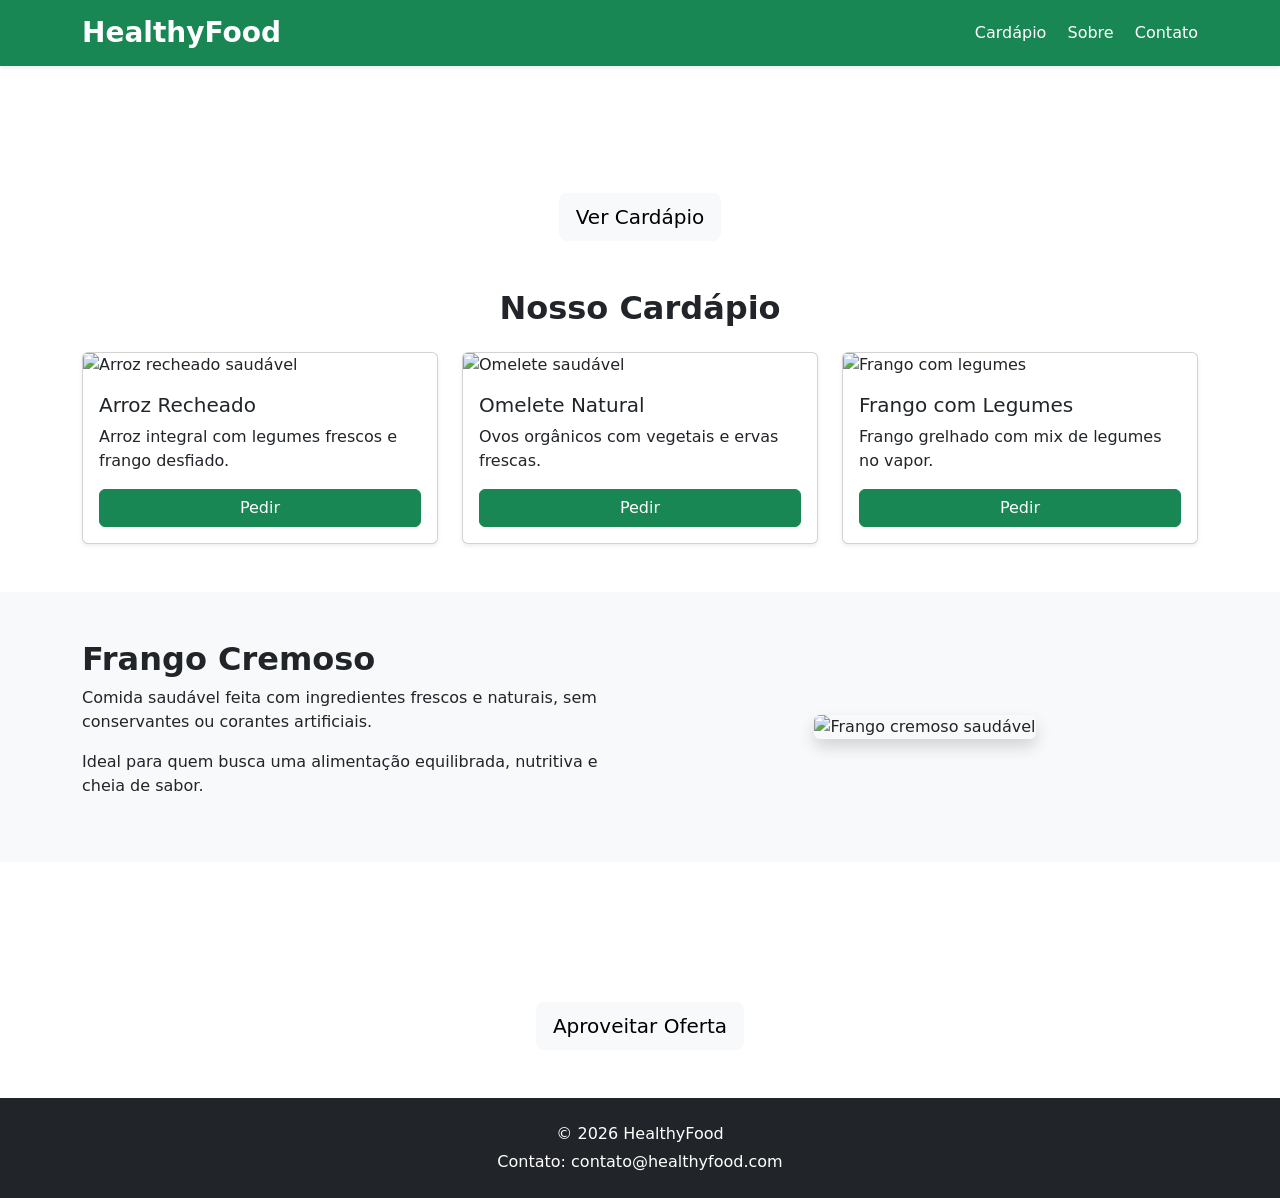
==== index.html @ cdf834ad "Add files via upload" ====
<!DOCTYPE html>
<html lang="pt-br">
<head>
    <meta charset="UTF-8">
    <meta name="viewport" content="width=device-width, initial-scale=1.0">
    <title>HealthyFood | Restaurante Saudável</title>

    
    <link rel="preconnect" href="https://fonts.googleapis.com">
    <link href="https://fonts.googleapis.com/css2?family=Quicksand:wght@300;400;600;700&display=swap" rel="stylesheet">

    
    <link href="https://cdn.jsdelivr.net/npm/bootstrap@5.3.2/dist/css/bootstrap.min.css" rel="stylesheet">

    
    <link rel="stylesheet" href="style.css">
</head>

<body>

    
    <header class="bg-success text-white p-3 shadow-sm">
        <div class="container d-flex justify-content-between align-items-center">
            <h1 class="fs-3 m-0 fw-bold">HealthyFood</h1>
            <nav>
                <a href="#menu" class="text-white me-3 text-decoration-none">Cardápio</a>
                <a href="#sobre" class="text-white me-3 text-decoration-none">Sobre</a>
                <a href="#contato" class="text-white text-decoration-none">Contato</a>
            </nav>
        </div>
    </header>

    
    <section class="hero text-center text-white d-flex align-items-center">
        <div class="container">
            <h2 class="fw-bold display-5">Alimente sua vida com saúde!</h2>
            <p class="lead">Pratos equilibrados, saborosos e preparados com ingredientes naturais.</p>
            <a href="#menu" class="btn btn-light btn-lg mt-3">Ver Cardápio</a>
        </div>
    </section>

    
    <section id="menu" class="py-5">
        <div class="container">
            <h2 class="text-center mb-4 fw-bold">Nosso Cardápio</h2>

            <div class="row g-4">
                <div class="col-md-4">
                    <div class="card shadow-sm h-100">
                        <img src="./src/img/arroz.png.webp" class="card-img-top" alt="Arroz recheado saudável">
                        <div class="card-body">
                            <h5 class="card-title">Arroz Recheado</h5>
                            <p class="card-text">Arroz integral com legumes frescos e frango desfiado.</p>
                            <button class="btn btn-success w-100">Pedir</button>
                        </div>
                    </div>
                </div>

                <div class="col-md-4">
                    <div class="card shadow-sm h-100">
                        <img src="./src/img/omelete.png.webp" class="card-img-top" alt="Omelete saudável">
                        <div class="card-body">
                            <h5 class="card-title">Omelete Natural</h5>
                            <p class="card-text">Ovos orgânicos com vegetais e ervas frescas.</p>
                            <button class="btn btn-success w-100">Pedir</button>
                        </div>
                    </div>
                </div>

                <div class="col-md-4">
                    <div class="card shadow-sm h-100">
                        <img src="./src/img/frango.png.webp" class="card-img-top" alt="Frango com legumes">
                        <div class="card-body">
                            <h5 class="card-title">Frango com Legumes</h5>
                            <p class="card-text">Frango grelhado com mix de legumes no vapor.</p>
                            <button class="btn btn-success w-100">Pedir</button>
                        </div>
                    </div>
                </div>
            </div>
        </div>
    </section>

    
    <section id="sobre" class="bg-light py-5">
        <div class="container">
            <div class="row align-items-center">
                <div class="col-md-6">
                    <h2 class="fw-bold">Frango Cremoso</h2>
                    <p>
                        Comida saudável feita com ingredientes frescos e naturais,
                        sem conservantes ou corantes artificiais.
                    </p>
                    <p>
                        Ideal para quem busca uma alimentação equilibrada,
                        nutritiva e cheia de sabor.
                    </p>
                </div>
                <div class="col-md-6 text-center">
                    <img src="./src/img/frango-cremoso.png.webp" class="img-fluid rounded shadow" alt="Frango cremoso saudável">
                </div>
            </div>
        </div>
    </section>

    <section class="promo text-white text-center py-5">
        <div class="container">
            <h2 class="fw-bold">Comida em Desconto</h2>
            <p class="lead">
                Frango grelhado, legumes frescos e castanhas crocantes.
                Uma explosão de sabor e saúde no seu prato!
            </p>
            <button class="btn btn-light btn-lg">Aproveitar Oferta</button>
        </div>
    </section>


    <footer id="contato" class="bg-dark text-white text-center p-4">
        <p class="mb-1">© 2026 HealthyFood</p>
        <p class="mb-0">Contato: contato@healthyfood.com</p>
    </footer>

</body>
</html>
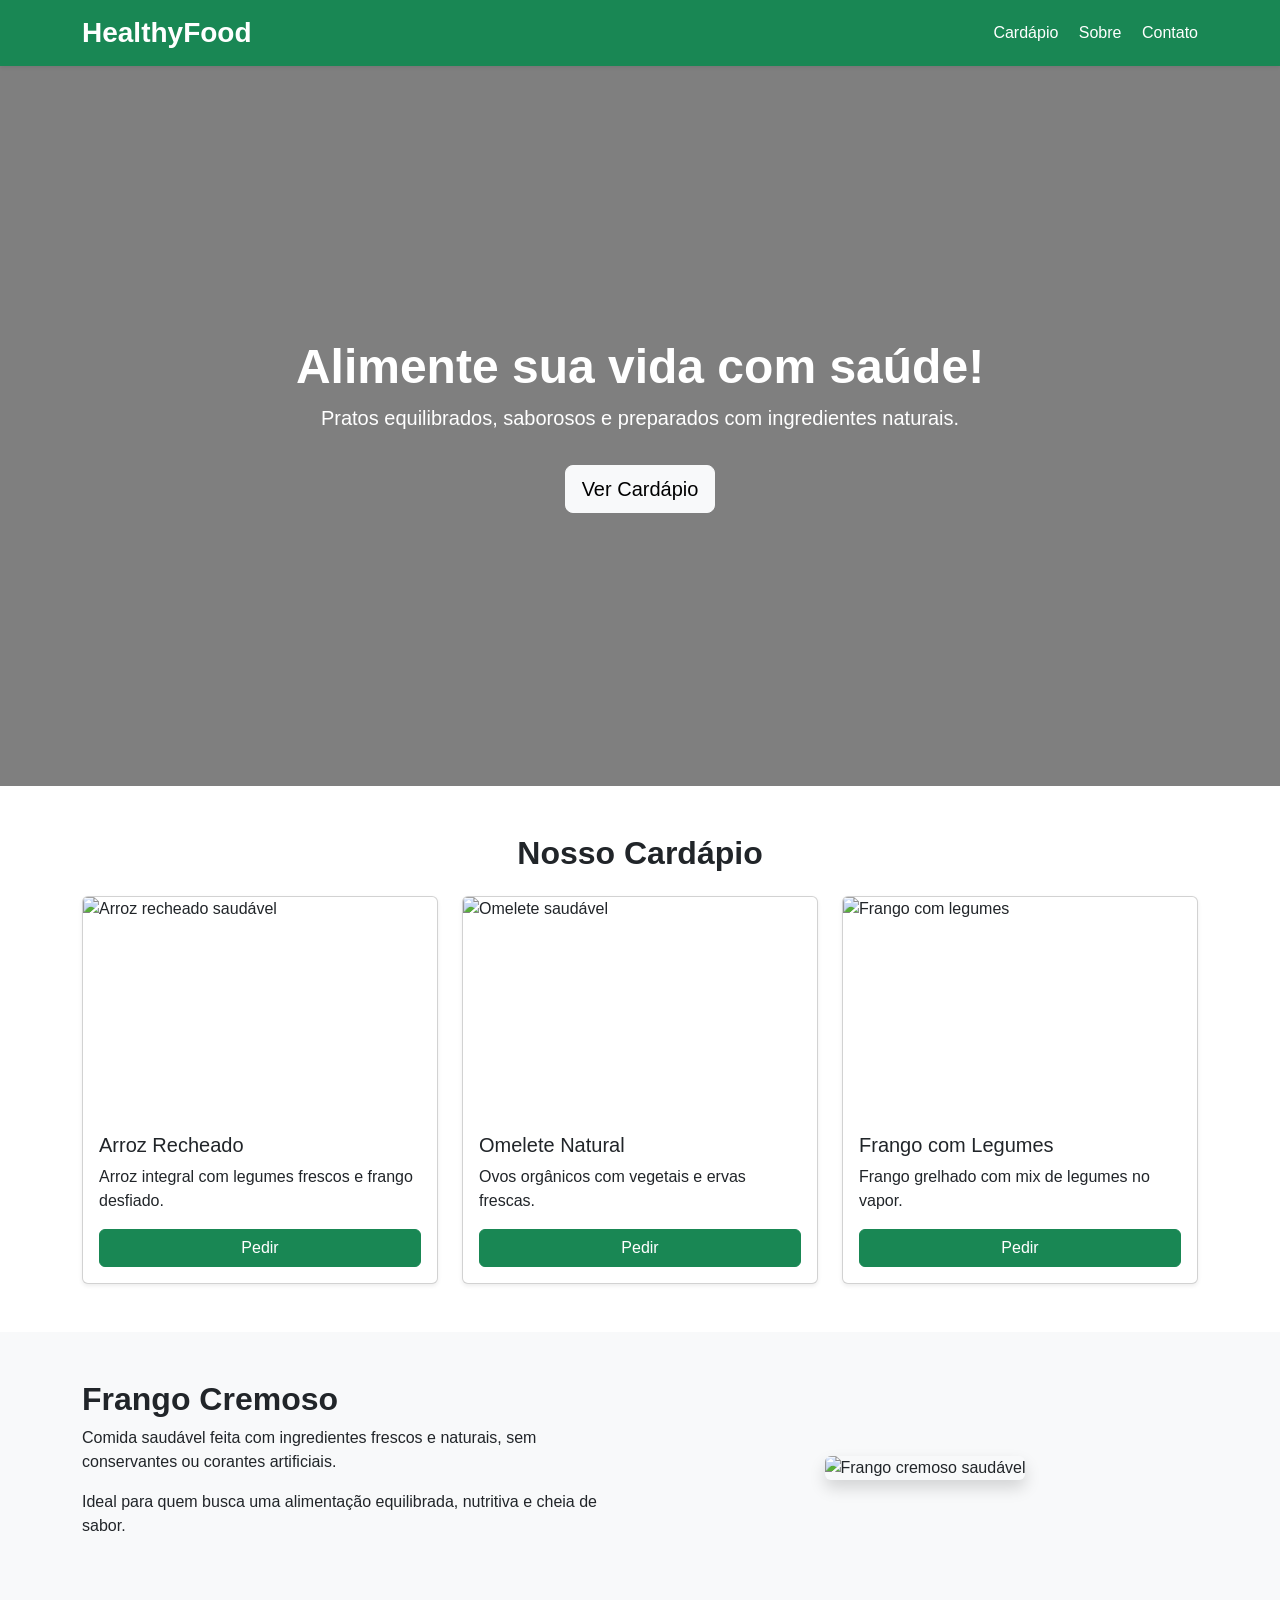
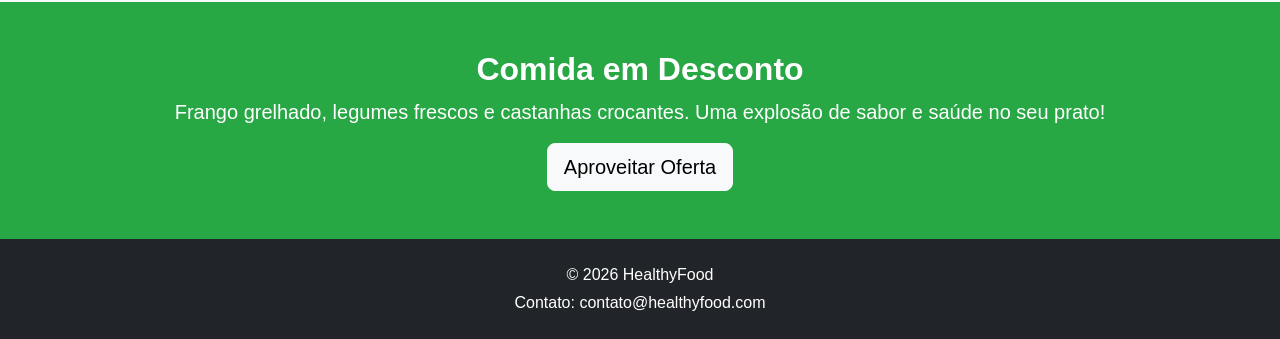
==== commit a060888a: "Fix HTML formatting and improve structure" ====
--- a/index.html
+++ b/index.html
@@ -5,20 +5,20 @@
     <meta name="viewport" content="width=device-width, initial-scale=1.0">
     <title>HealthyFood | Restaurante Saudável</title>
 
-    
+    <!-- Google Fonts -->
     <link rel="preconnect" href="https://fonts.googleapis.com">
     <link href="https://fonts.googleapis.com/css2?family=Quicksand:wght@300;400;600;700&display=swap" rel="stylesheet">
 
-    
+    <!-- Bootstrap -->
     <link href="https://cdn.jsdelivr.net/npm/bootstrap@5.3.2/dist/css/bootstrap.min.css" rel="stylesheet">
 
-    
+    <!-- CSS -->
     <link rel="stylesheet" href="style.css">
 </head>
 
 <body>
 
-    
+    <!-- Header -->
     <header class="bg-success text-white p-3 shadow-sm">
         <div class="container d-flex justify-content-between align-items-center">
             <h1 class="fs-3 m-0 fw-bold">HealthyFood</h1>
@@ -30,7 +30,7 @@
         </div>
     </header>
 
-    
+    <!-- Hero -->
     <section class="hero text-center text-white d-flex align-items-center">
         <div class="container">
             <h2 class="fw-bold display-5">Alimente sua vida com saúde!</h2>
@@ -39,7 +39,7 @@
         </div>
     </section>
 
-    
+    <!-- Menu -->
     <section id="menu" class="py-5">
         <div class="container">
             <h2 class="text-center mb-4 fw-bold">Nosso Cardápio</h2>
@@ -47,7 +47,7 @@
             <div class="row g-4">
                 <div class="col-md-4">
                     <div class="card shadow-sm h-100">
-                        <img src="./src/img/arroz.png.webp" class="card-img-top" alt="Arroz recheado saudável">
+                        <img src="images/arroz.png" class="card-img-top" alt="Arroz recheado saudável">
                         <div class="card-body">
                             <h5 class="card-title">Arroz Recheado</h5>
                             <p class="card-text">Arroz integral com legumes frescos e frango desfiado.</p>
@@ -58,7 +58,7 @@
 
                 <div class="col-md-4">
                     <div class="card shadow-sm h-100">
-                        <img src="./src/img/omelete.png.webp" class="card-img-top" alt="Omelete saudável">
+                        <img src="images/omelete.png" class="card-img-top" alt="Omelete saudável">
                         <div class="card-body">
                             <h5 class="card-title">Omelete Natural</h5>
                             <p class="card-text">Ovos orgânicos com vegetais e ervas frescas.</p>
@@ -69,7 +69,7 @@
 
                 <div class="col-md-4">
                     <div class="card shadow-sm h-100">
-                        <img src="./src/img/frango.png.webp" class="card-img-top" alt="Frango com legumes">
+                        <img src="images/frango.png" class="card-img-top" alt="Frango com legumes">
                         <div class="card-body">
                             <h5 class="card-title">Frango com Legumes</h5>
                             <p class="card-text">Frango grelhado com mix de legumes no vapor.</p>
@@ -81,7 +81,7 @@
         </div>
     </section>
 
-    
+    <!-- Sobre -->
     <section id="sobre" class="bg-light py-5">
         <div class="container">
             <div class="row align-items-center">
@@ -97,12 +97,13 @@
                     </p>
                 </div>
                 <div class="col-md-6 text-center">
-                    <img src="./src/img/frango-cremoso.png.webp" class="img-fluid rounded shadow" alt="Frango cremoso saudável">
+                    <img src="images/frango-cremoso.png" class="img-fluid rounded shadow" alt="Frango cremoso saudável">
                 </div>
             </div>
         </div>
     </section>
 
+    <!-- Promo -->
     <section class="promo text-white text-center py-5">
         <div class="container">
             <h2 class="fw-bold">Comida em Desconto</h2>
@@ -114,11 +115,11 @@
         </div>
     </section>
 
-
+    <!-- Footer -->
     <footer id="contato" class="bg-dark text-white text-center p-4">
         <p class="mb-1">© 2026 HealthyFood</p>
         <p class="mb-0">Contato: contato@healthyfood.com</p>
     </footer>
 
 </body>
-</html>+</html>
--- a/style.css
+++ b/style.css
@@ -0,0 +1,27 @@
+body {
+    font-family: 'Quicksand', sans-serif;
+}
+
+.hero {
+    height: 80vh;
+    background: linear-gradient(rgba(0,0,0,0.5), rgba(0,0,0,0.5)),
+                url('images/hero.png') center/cover no-repeat;
+    display: flex;
+    align-items: center;
+}
+
+.card img {
+    height: 220px;
+    object-fit: cover;
+}
+
+.promo {
+    background-color: #28a745;
+}
+
+@media (max-width: 768px) {
+    .hero {
+        height: 60vh;
+        padding: 20px;
+    }
+}
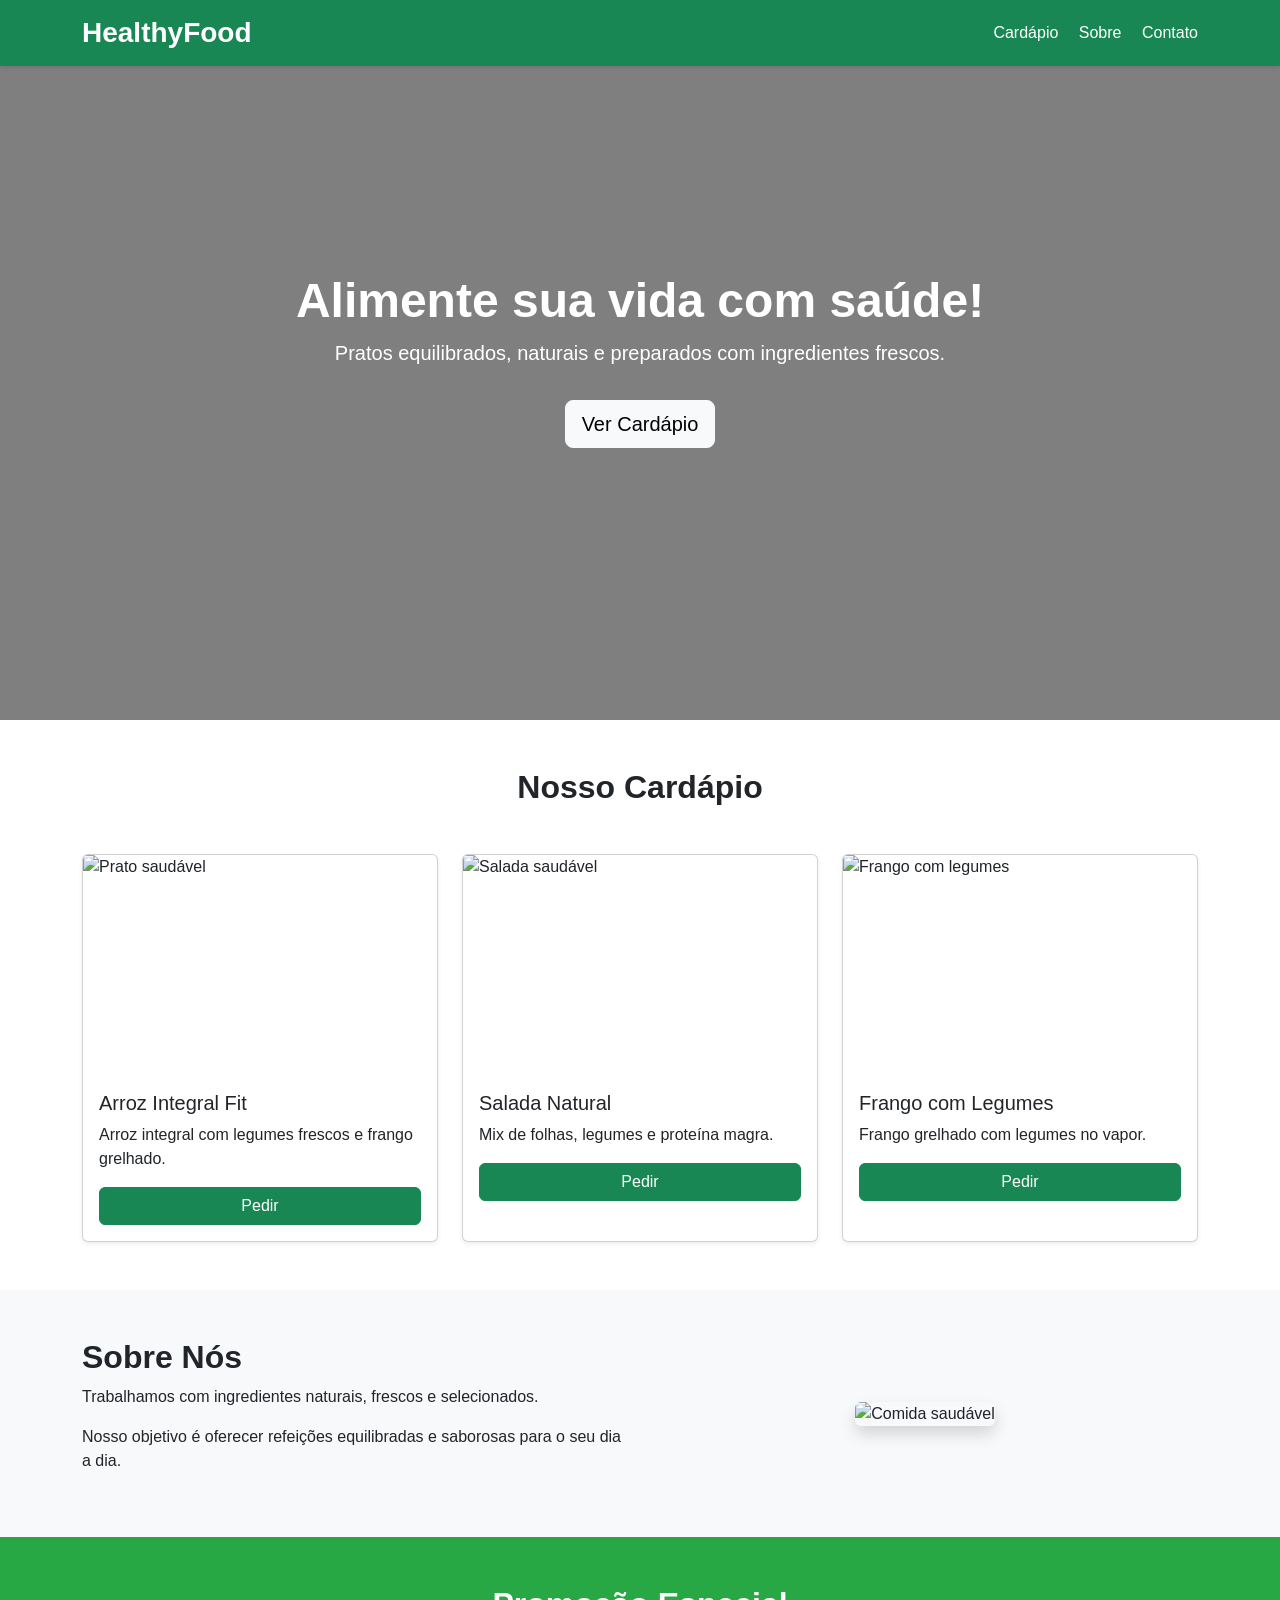
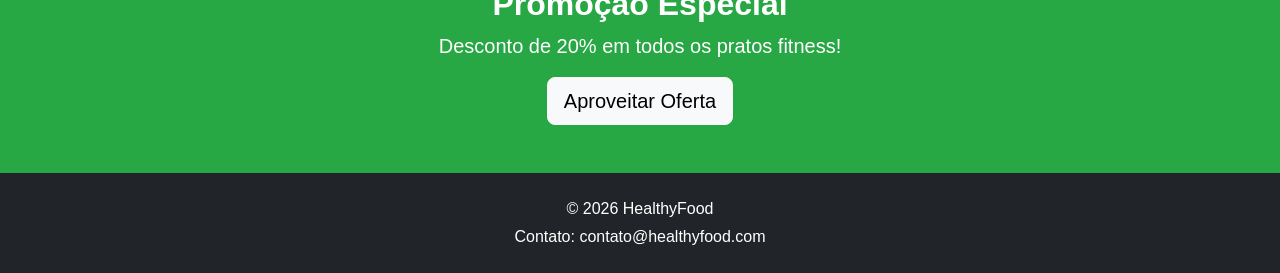
==== commit 332be6f9: "Update index.html" ====
--- a/index.html
+++ b/index.html
@@ -5,8 +5,9 @@
     <meta name="viewport" content="width=device-width, initial-scale=1.0">
     <title>HealthyFood | Restaurante Saudável</title>
 
+    <meta name="description" content="Restaurante saudável com pratos naturais e nutritivos.">
+
     <!-- Google Fonts -->
-    <link rel="preconnect" href="https://fonts.googleapis.com">
     <link href="https://fonts.googleapis.com/css2?family=Quicksand:wght@300;400;600;700&display=swap" rel="stylesheet">
 
     <!-- Bootstrap -->
@@ -18,108 +19,95 @@
 
 <body>
 
-    <!-- Header -->
-    <header class="bg-success text-white p-3 shadow-sm">
-        <div class="container d-flex justify-content-between align-items-center">
-            <h1 class="fs-3 m-0 fw-bold">HealthyFood</h1>
-            <nav>
-                <a href="#menu" class="text-white me-3 text-decoration-none">Cardápio</a>
-                <a href="#sobre" class="text-white me-3 text-decoration-none">Sobre</a>
-                <a href="#contato" class="text-white text-decoration-none">Contato</a>
-            </nav>
-        </div>
-    </header>
+<header class="bg-success text-white p-3 shadow-sm fixed-top">
+    <div class="container d-flex justify-content-between align-items-center">
+        <h1 class="fs-3 m-0 fw-bold">HealthyFood</h1>
+        <nav>
+            <a href="#menu" class="text-white me-3 text-decoration-none">Cardápio</a>
+            <a href="#sobre" class="text-white me-3 text-decoration-none">Sobre</a>
+            <a href="#contato" class="text-white text-decoration-none">Contato</a>
+        </nav>
+    </div>
+</header>
 
-    <!-- Hero -->
-    <section class="hero text-center text-white d-flex align-items-center">
-        <div class="container">
-            <h2 class="fw-bold display-5">Alimente sua vida com saúde!</h2>
-            <p class="lead">Pratos equilibrados, saborosos e preparados com ingredientes naturais.</p>
-            <a href="#menu" class="btn btn-light btn-lg mt-3">Ver Cardápio</a>
-        </div>
-    </section>
+<section class="hero text-white d-flex align-items-center text-center">
+    <div class="container">
+        <h2 class="fw-bold display-5">Alimente sua vida com saúde!</h2>
+        <p class="lead">Pratos equilibrados, naturais e preparados com ingredientes frescos.</p>
+        <a href="#menu" class="btn btn-light btn-lg mt-3">Ver Cardápio</a>
+    </div>
+</section>
 
-    <!-- Menu -->
-    <section id="menu" class="py-5">
-        <div class="container">
-            <h2 class="text-center mb-4 fw-bold">Nosso Cardápio</h2>
+<section id="menu" class="py-5">
+    <div class="container">
+        <h2 class="text-center mb-5 fw-bold">Nosso Cardápio</h2>
 
-            <div class="row g-4">
-                <div class="col-md-4">
-                    <div class="card shadow-sm h-100">
-                        <img src="images/arroz.png" class="card-img-top" alt="Arroz recheado saudável">
-                        <div class="card-body">
-                            <h5 class="card-title">Arroz Recheado</h5>
-                            <p class="card-text">Arroz integral com legumes frescos e frango desfiado.</p>
-                            <button class="btn btn-success w-100">Pedir</button>
-                        </div>
-                    </div>
-                </div>
+        <div class="row g-4">
 
-                <div class="col-md-4">
-                    <div class="card shadow-sm h-100">
-                        <img src="images/omelete.png" class="card-img-top" alt="Omelete saudável">
-                        <div class="card-body">
-                            <h5 class="card-title">Omelete Natural</h5>
-                            <p class="card-text">Ovos orgânicos com vegetais e ervas frescas.</p>
-                            <button class="btn btn-success w-100">Pedir</button>
-                        </div>
-                    </div>
-                </div>
-
-                <div class="col-md-4">
-                    <div class="card shadow-sm h-100">
-                        <img src="images/frango.png" class="card-img-top" alt="Frango com legumes">
-                        <div class="card-body">
-                            <h5 class="card-title">Frango com Legumes</h5>
-                            <p class="card-text">Frango grelhado com mix de legumes no vapor.</p>
-                            <button class="btn btn-success w-100">Pedir</button>
-                        </div>
+            <div class="col-md-4">
+                <div class="card shadow-sm h-100">
+                    <img src="https://images.unsplash.com/photo-1546069901-ba9599a7e63c" class="card-img-top" alt="Prato saudável">
+                    <div class="card-body">
+                        <h5 class="card-title">Arroz Integral Fit</h5>
+                        <p class="card-text">Arroz integral com legumes frescos e frango grelhado.</p>
+                        <a href="#" class="btn btn-success w-100">Pedir</a>
                     </div>
                 </div>
             </div>
-        </div>
-    </section>
 
-    <!-- Sobre -->
-    <section id="sobre" class="bg-light py-5">
-        <div class="container">
-            <div class="row align-items-center">
-                <div class="col-md-6">
-                    <h2 class="fw-bold">Frango Cremoso</h2>
-                    <p>
-                        Comida saudável feita com ingredientes frescos e naturais,
-                        sem conservantes ou corantes artificiais.
-                    </p>
-                    <p>
-                        Ideal para quem busca uma alimentação equilibrada,
-                        nutritiva e cheia de sabor.
-                    </p>
-                </div>
-                <div class="col-md-6 text-center">
-                    <img src="images/frango-cremoso.png" class="img-fluid rounded shadow" alt="Frango cremoso saudável">
+            <div class="col-md-4">
+                <div class="card shadow-sm h-100">
+                    <img src="https://images.unsplash.com/photo-1512621776951-a57141f2eefd" class="card-img-top" alt="Salada saudável">
+                    <div class="card-body">
+                        <h5 class="card-title">Salada Natural</h5>
+                        <p class="card-text">Mix de folhas, legumes e proteína magra.</p>
+                        <a href="#" class="btn btn-success w-100">Pedir</a>
+                    </div>
                 </div>
             </div>
+
+            <div class="col-md-4">
+                <div class="card shadow-sm h-100">
+                    <img src="https://images.unsplash.com/photo-1604908176997-4317a5e4b0d5" class="card-img-top" alt="Frango com legumes">
+                    <div class="card-body">
+                        <h5 class="card-title">Frango com Legumes</h5>
+                        <p class="card-text">Frango grelhado com legumes no vapor.</p>
+                        <a href="#" class="btn btn-success w-100">Pedir</a>
+                    </div>
+                </div>
+            </div>
+
         </div>
-    </section>
+    </div>
+</section>
 
-    <!-- Promo -->
-    <section class="promo text-white text-center py-5">
-        <div class="container">
-            <h2 class="fw-bold">Comida em Desconto</h2>
-            <p class="lead">
-                Frango grelhado, legumes frescos e castanhas crocantes.
-                Uma explosão de sabor e saúde no seu prato!
-            </p>
-            <button class="btn btn-light btn-lg">Aproveitar Oferta</button>
+<section id="sobre" class="bg-light py-5">
+    <div class="container">
+        <div class="row align-items-center">
+            <div class="col-md-6">
+                <h2 class="fw-bold">Sobre Nós</h2>
+                <p>Trabalhamos com ingredientes naturais, frescos e selecionados.</p>
+                <p>Nosso objetivo é oferecer refeições equilibradas e saborosas para o seu dia a dia.</p>
+            </div>
+            <div class="col-md-6 text-center">
+                <img src="https://images.unsplash.com/photo-1551218808-94e220e084d2" class="img-fluid rounded shadow" alt="Comida saudável">
+            </div>
         </div>
-    </section>
+    </div>
+</section>
 
-    <!-- Footer -->
-    <footer id="contato" class="bg-dark text-white text-center p-4">
-        <p class="mb-1">© 2026 HealthyFood</p>
-        <p class="mb-0">Contato: contato@healthyfood.com</p>
-    </footer>
+<section class="promo text-white text-center py-5">
+    <div class="container">
+        <h2 class="fw-bold">Promoção Especial</h2>
+        <p class="lead">Desconto de 20% em todos os pratos fitness!</p>
+        <a href="#" class="btn btn-light btn-lg">Aproveitar Oferta</a>
+    </div>
+</section>
+
+<footer id="contato" class="bg-dark text-white text-center p-4">
+    <p class="mb-1">© 2026 HealthyFood</p>
+    <p class="mb-0">Contato: contato@healthyfood.com</p>
+</footer>
 
 </body>
 </html>
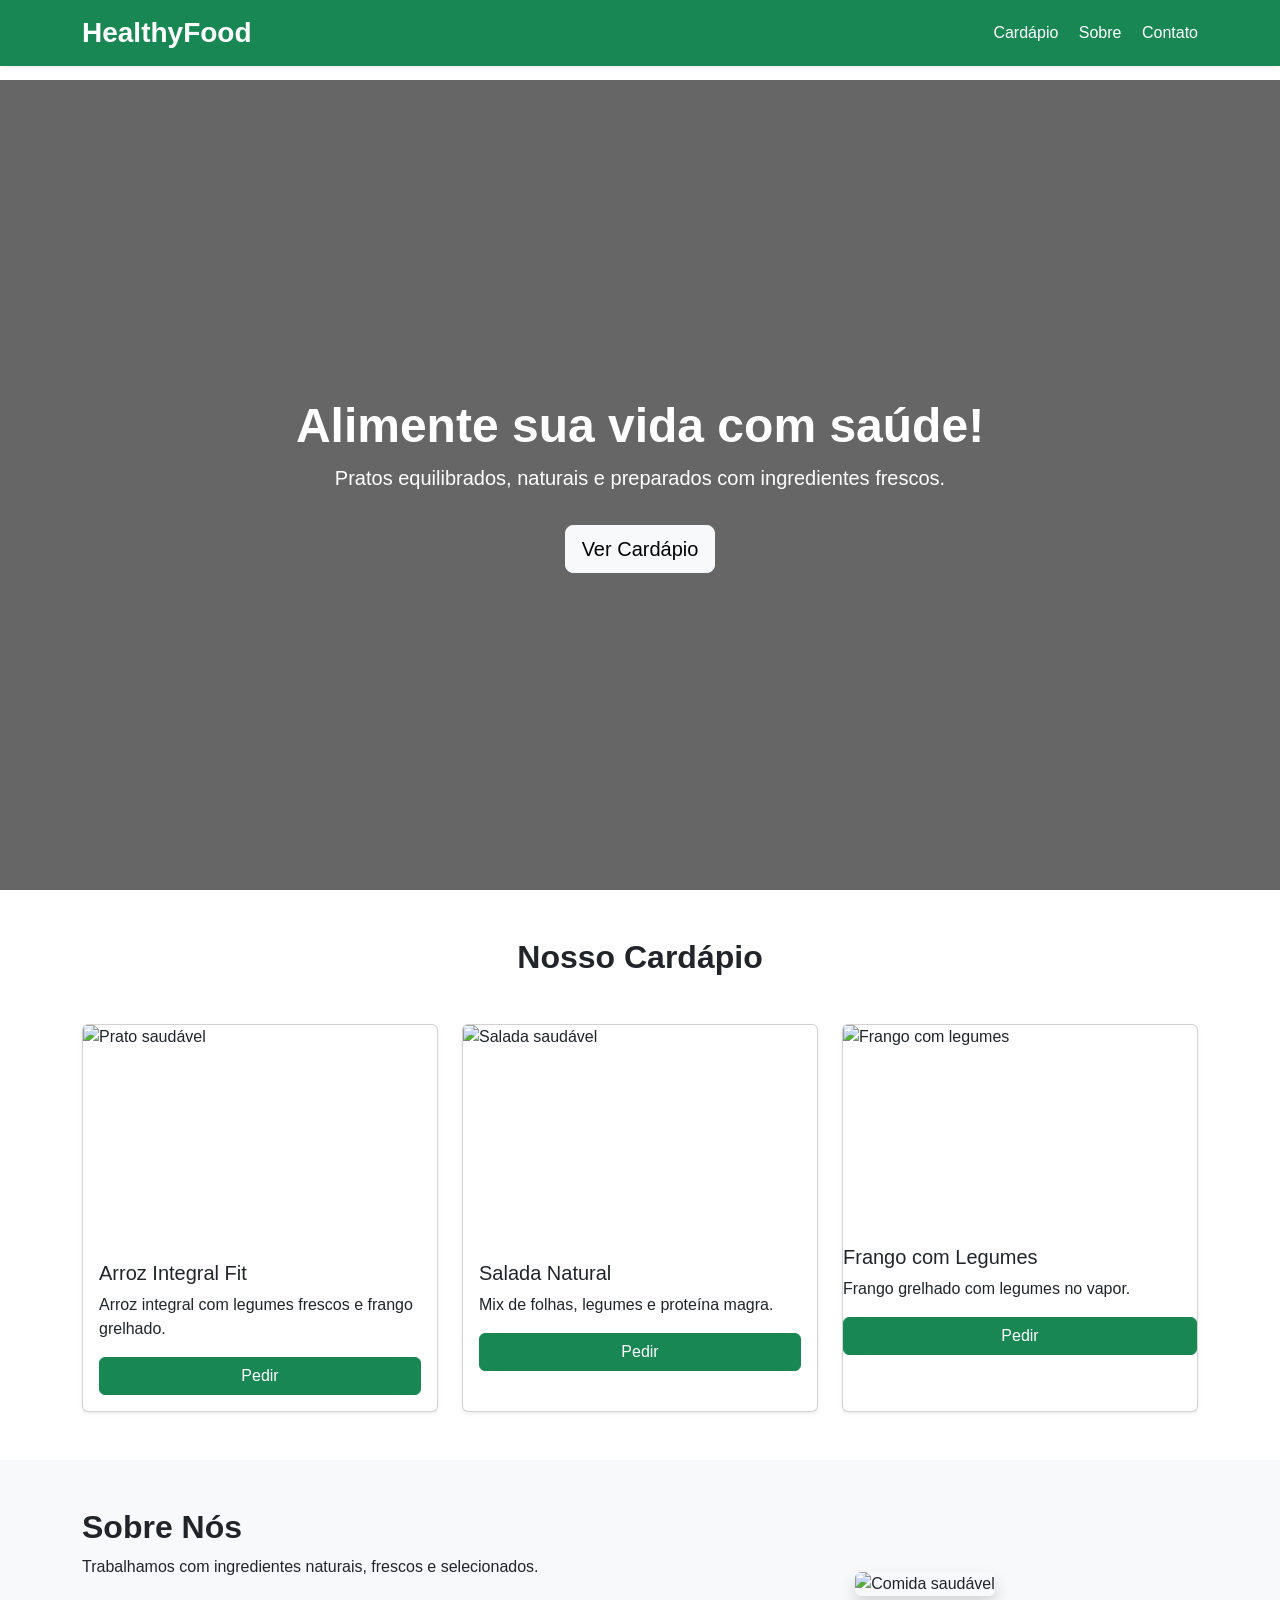
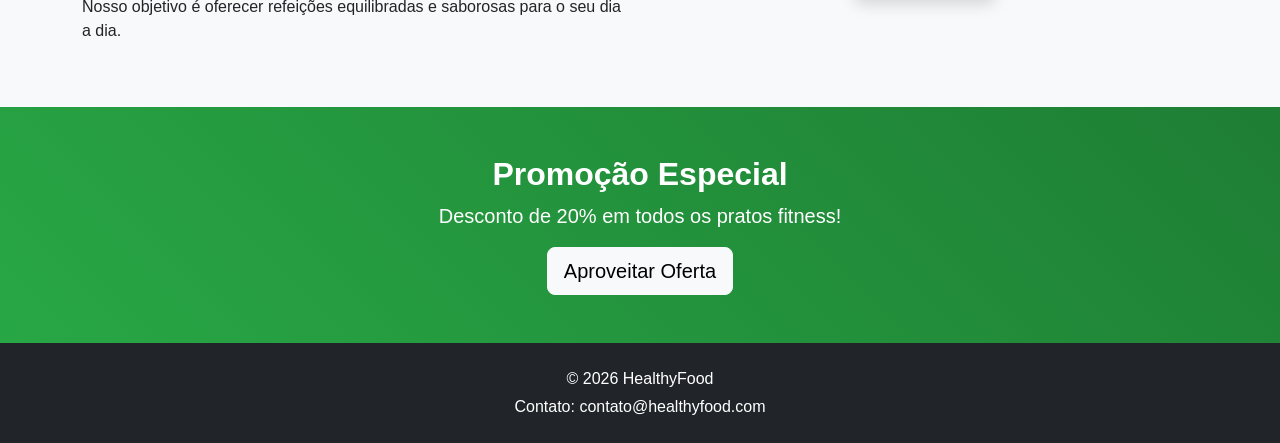
==== commit 9626eef1: "Update index.html" ====
--- a/index.html
+++ b/index.html
@@ -68,8 +68,9 @@
 
             <div class="col-md-4">
                 <div class="card shadow-sm h-100">
-                    <img src="https://images.unsplash.com/photo-1604908176997-4317a5e4b0d5" class="card-img-top" alt="Frango com legumes">
-                    <div class="card-body">
+                  <img src="https://images.unsplash.com/photo-1605478523923-7e9a1f9a1b2c?q=80&w=1000&auto=format&fit=crop"
+                  class="card-img-top"
+                   alt="Frango com legumes">
                         <h5 class="card-title">Frango com Legumes</h5>
                         <p class="card-text">Frango grelhado com legumes no vapor.</p>
                         <a href="#" class="btn btn-success w-100">Pedir</a>
@@ -111,3 +112,4 @@
 
 </body>
 </html>
+
--- a/style.css
+++ b/style.css
@@ -1,13 +1,12 @@
 body {
     font-family: 'Quicksand', sans-serif;
+    padding-top: 80px;
 }
 
 .hero {
-    height: 80vh;
-    background: linear-gradient(rgba(0,0,0,0.5), rgba(0,0,0,0.5)),
-                url('images/hero.png') center/cover no-repeat;
-    display: flex;
-    align-items: center;
+    height: 90vh;
+    background: linear-gradient(rgba(0,0,0,0.6), rgba(0,0,0,0.6)),
+                url('https://images.unsplash.com/photo-1490645935967-10de6ba17061') center/cover no-repeat;
 }
 
 .card img {
@@ -15,13 +14,31 @@
     object-fit: cover;
 }
 
+.card {
+    transition: 0.3s ease;
+}
+
+.card:hover {
+    transform: translateY(-8px);
+    box-shadow: 0 15px 30px rgba(0,0,0,0.15);
+}
+
 .promo {
-    background-color: #28a745;
+    background: linear-gradient(45deg, #28a745, #1e7e34);
 }
 
 @media (max-width: 768px) {
     .hero {
         height: 60vh;
         padding: 20px;
+        text-align: center;
+    }
+
+    .hero h2 {
+        font-size: 1.8rem;
+    }
+
+    .hero p {
+        font-size: 1rem;
     }
 }
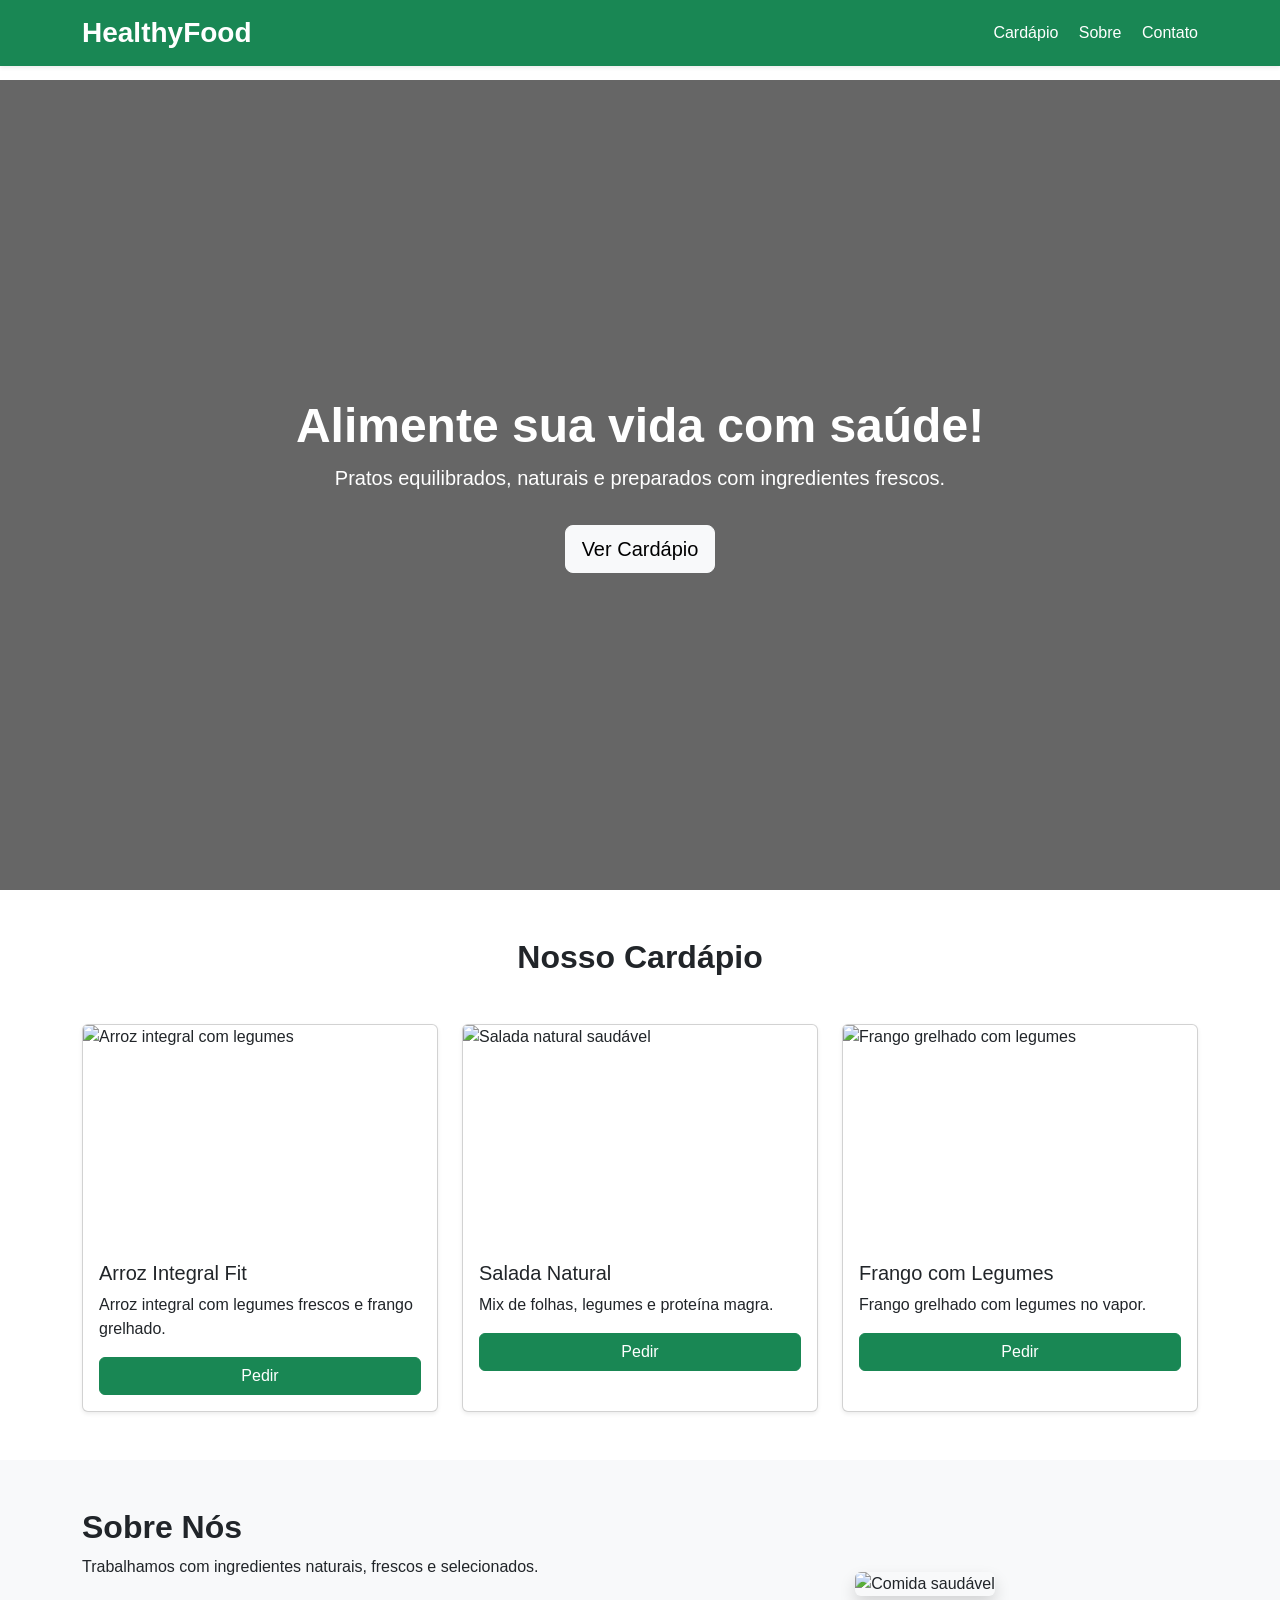
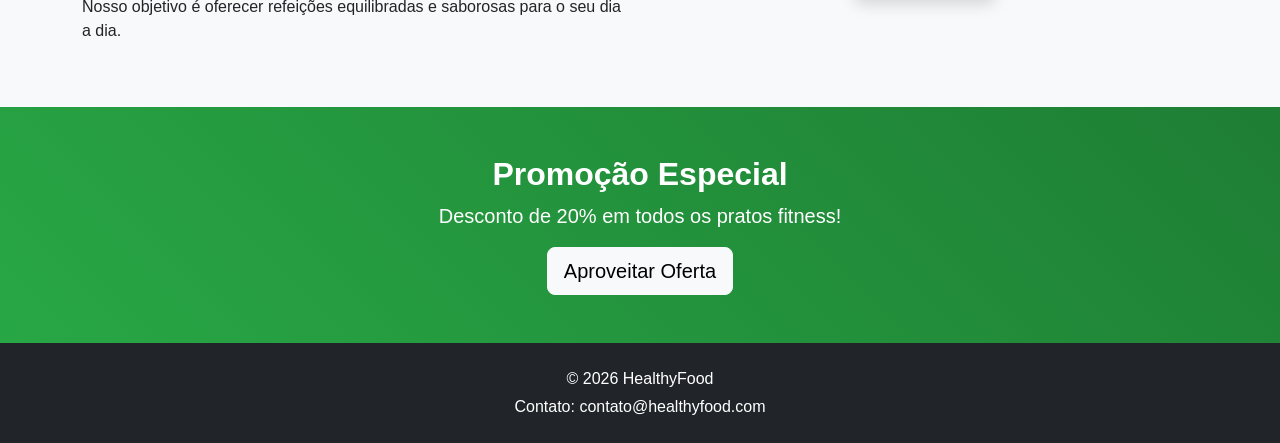
==== commit 0fa1832b: "Update index.html" ====
--- a/index.html
+++ b/index.html
@@ -30,6 +30,7 @@
     </div>
 </header>
 
+<!-- HERO -->
 <section class="hero text-white d-flex align-items-center text-center">
     <div class="container">
         <h2 class="fw-bold display-5">Alimente sua vida com saúde!</h2>
@@ -38,15 +39,19 @@
     </div>
 </section>
 
+<!-- MENU -->
 <section id="menu" class="py-5">
     <div class="container">
         <h2 class="text-center mb-5 fw-bold">Nosso Cardápio</h2>
 
         <div class="row g-4">
 
+            <!-- Arroz -->
             <div class="col-md-4">
                 <div class="card shadow-sm h-100">
-                    <img src="https://images.unsplash.com/photo-1546069901-ba9599a7e63c" class="card-img-top" alt="Prato saudável">
+                    <img src="https://images.unsplash.com/photo-1546069901-ba9599a7e63c?q=80&w=1000&auto=format&fit=crop"
+                         class="card-img-top"
+                         alt="Arroz integral com legumes">
                     <div class="card-body">
                         <h5 class="card-title">Arroz Integral Fit</h5>
                         <p class="card-text">Arroz integral com legumes frescos e frango grelhado.</p>
@@ -55,9 +60,12 @@
                 </div>
             </div>
 
+            <!-- Salada -->
             <div class="col-md-4">
                 <div class="card shadow-sm h-100">
-                    <img src="https://images.unsplash.com/photo-1512621776951-a57141f2eefd" class="card-img-top" alt="Salada saudável">
+                    <img src="https://images.unsplash.com/photo-1512621776951-a57141f2eefd?q=80&w=1000&auto=format&fit=crop"
+                         class="card-img-top"
+                         alt="Salada natural saudável">
                     <div class="card-body">
                         <h5 class="card-title">Salada Natural</h5>
                         <p class="card-text">Mix de folhas, legumes e proteína magra.</p>
@@ -66,11 +74,13 @@
                 </div>
             </div>
 
+            <!-- Frango -->
             <div class="col-md-4">
                 <div class="card shadow-sm h-100">
-                  <img src="https://images.unsplash.com/photo-1605478523923-7e9a1f9a1b2c?q=80&w=1000&auto=format&fit=crop"
-                  class="card-img-top"
-                   alt="Frango com legumes">
+                    <img src="https://images.unsplash.com/photo-1605478371310-a9f1e96b6d6d?q=80&w=1000&auto=format&fit=crop"
+                         class="card-img-top"
+                         alt="Frango grelhado com legumes">
+                    <div class="card-body">
                         <h5 class="card-title">Frango com Legumes</h5>
                         <p class="card-text">Frango grelhado com legumes no vapor.</p>
                         <a href="#" class="btn btn-success w-100">Pedir</a>
@@ -82,6 +92,7 @@
     </div>
 </section>
 
+<!-- SOBRE -->
 <section id="sobre" class="bg-light py-5">
     <div class="container">
         <div class="row align-items-center">
@@ -91,12 +102,15 @@
                 <p>Nosso objetivo é oferecer refeições equilibradas e saborosas para o seu dia a dia.</p>
             </div>
             <div class="col-md-6 text-center">
-                <img src="https://images.unsplash.com/photo-1551218808-94e220e084d2" class="img-fluid rounded shadow" alt="Comida saudável">
+                <img src="https://images.unsplash.com/photo-1551218808-94e220e084d2?q=80&w=1000&auto=format&fit=crop"
+                     class="img-fluid rounded shadow"
+                     alt="Comida saudável">
             </div>
         </div>
     </div>
 </section>
 
+<!-- PROMO -->
 <section class="promo text-white text-center py-5">
     <div class="container">
         <h2 class="fw-bold">Promoção Especial</h2>
@@ -105,6 +119,7 @@
     </div>
 </section>
 
+<!-- FOOTER -->
 <footer id="contato" class="bg-dark text-white text-center p-4">
     <p class="mb-1">© 2026 HealthyFood</p>
     <p class="mb-0">Contato: contato@healthyfood.com</p>
@@ -112,4 +127,3 @@
 
 </body>
 </html>
-
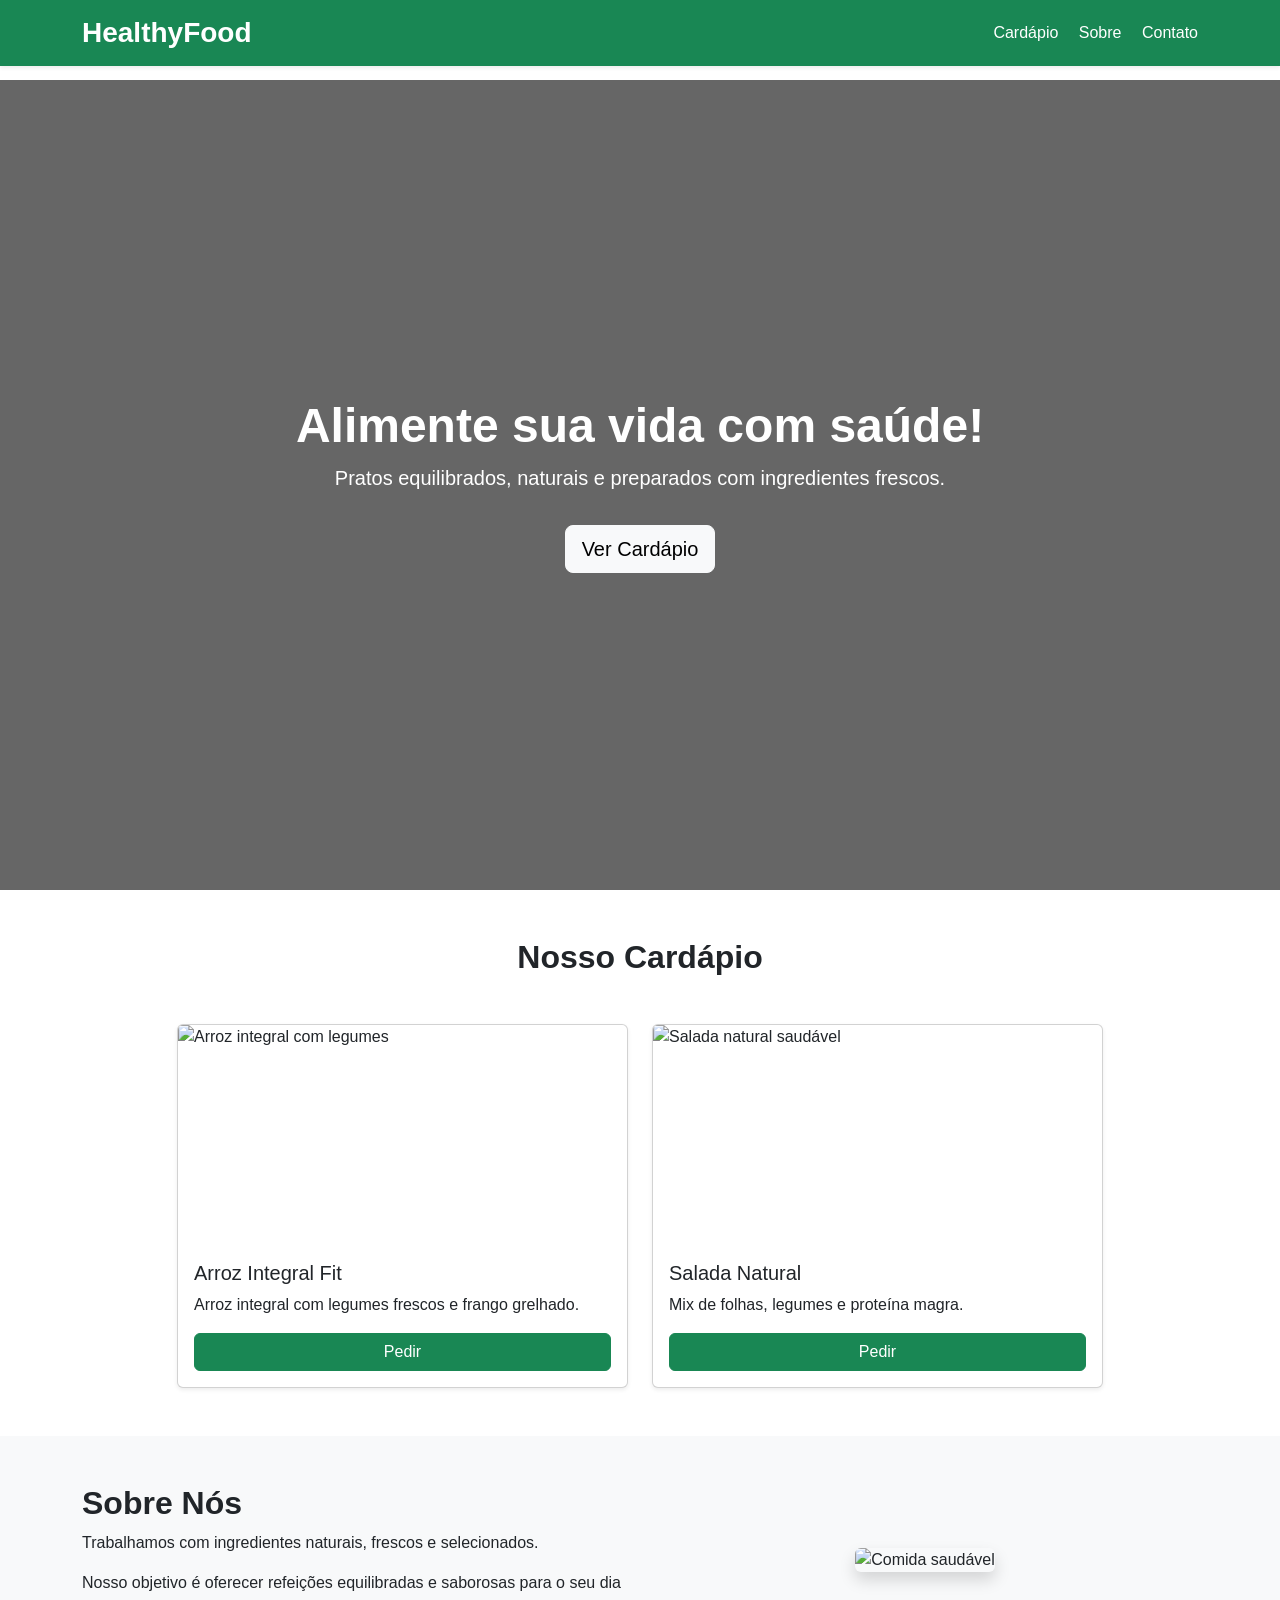
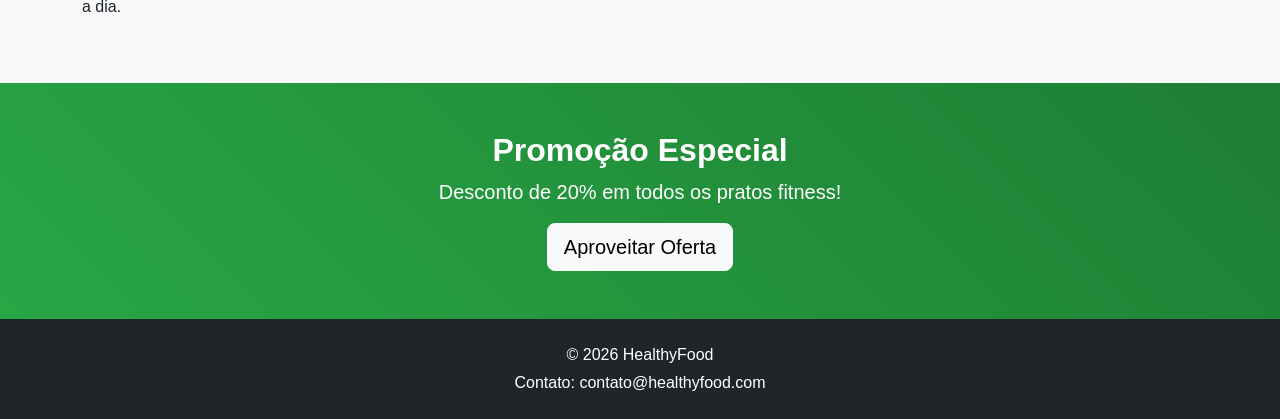
==== commit faa356fd: "Update index.html" ====
--- a/index.html
+++ b/index.html
@@ -44,10 +44,10 @@
     <div class="container">
         <h2 class="text-center mb-5 fw-bold">Nosso Cardápio</h2>
 
-        <div class="row g-4">
+        <div class="row justify-content-center g-4">
 
             <!-- Arroz -->
-            <div class="col-md-4">
+            <div class="col-md-5">
                 <div class="card shadow-sm h-100">
                     <img src="https://images.unsplash.com/photo-1546069901-ba9599a7e63c?q=80&w=1000&auto=format&fit=crop"
                          class="card-img-top"
@@ -61,7 +61,7 @@
             </div>
 
             <!-- Salada -->
-            <div class="col-md-4">
+            <div class="col-md-5">
                 <div class="card shadow-sm h-100">
                     <img src="https://images.unsplash.com/photo-1512621776951-a57141f2eefd?q=80&w=1000&auto=format&fit=crop"
                          class="card-img-top"
@@ -69,20 +69,6 @@
                     <div class="card-body">
                         <h5 class="card-title">Salada Natural</h5>
                         <p class="card-text">Mix de folhas, legumes e proteína magra.</p>
-                        <a href="#" class="btn btn-success w-100">Pedir</a>
-                    </div>
-                </div>
-            </div>
-
-            <!-- Frango -->
-            <div class="col-md-4">
-                <div class="card shadow-sm h-100">
-                    <img src="https://images.unsplash.com/photo-1605478371310-a9f1e96b6d6d?q=80&w=1000&auto=format&fit=crop"
-                         class="card-img-top"
-                         alt="Frango grelhado com legumes">
-                    <div class="card-body">
-                        <h5 class="card-title">Frango com Legumes</h5>
-                        <p class="card-text">Frango grelhado com legumes no vapor.</p>
                         <a href="#" class="btn btn-success w-100">Pedir</a>
                     </div>
                 </div>
--- a/style.css
+++ b/style.css
@@ -6,7 +6,7 @@
 .hero {
     height: 90vh;
     background: linear-gradient(rgba(0,0,0,0.6), rgba(0,0,0,0.6)),
-                url('https://images.unsplash.com/photo-1490645935967-10de6ba17061') center/cover no-repeat;
+                url('https://images.unsplash.com/photo-1490645935967-10de6ba17061?q=80&w=1600&auto=format&fit=crop') center/cover no-repeat;
 }
 
 .card img {
